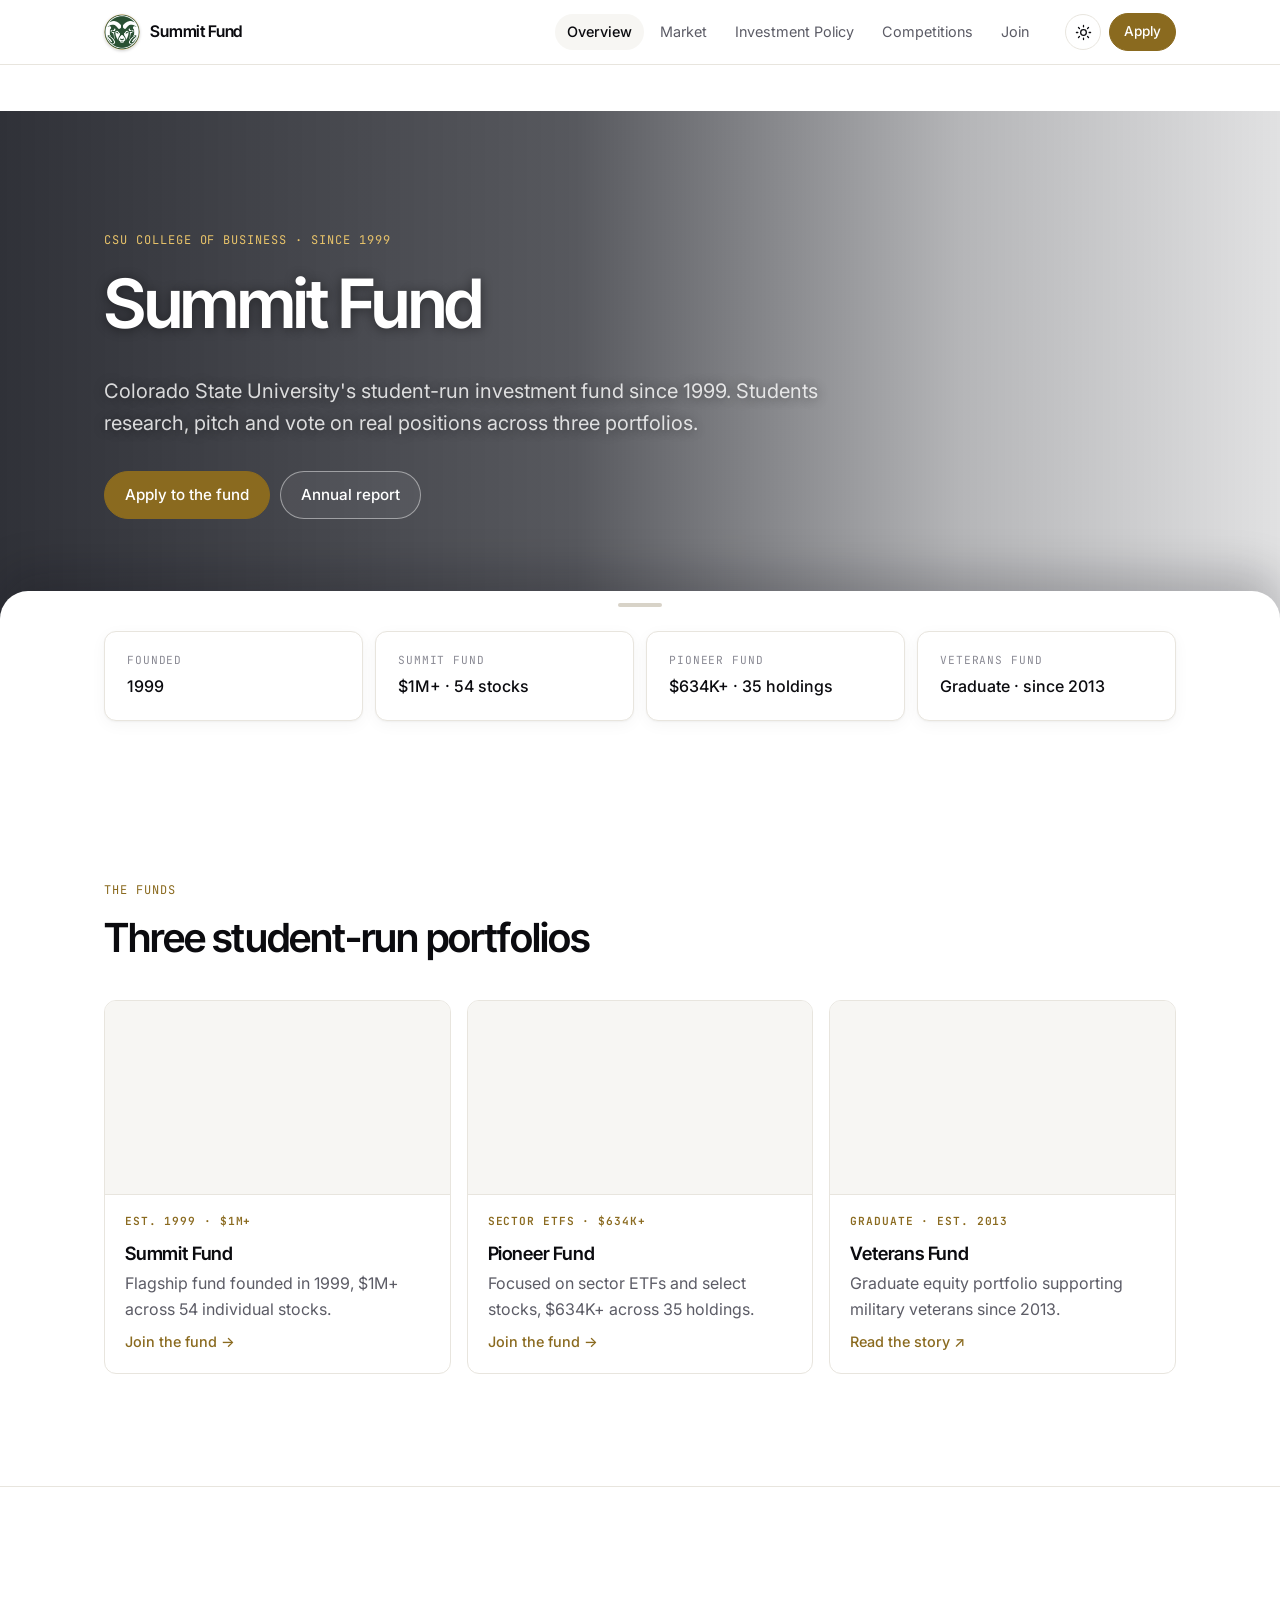
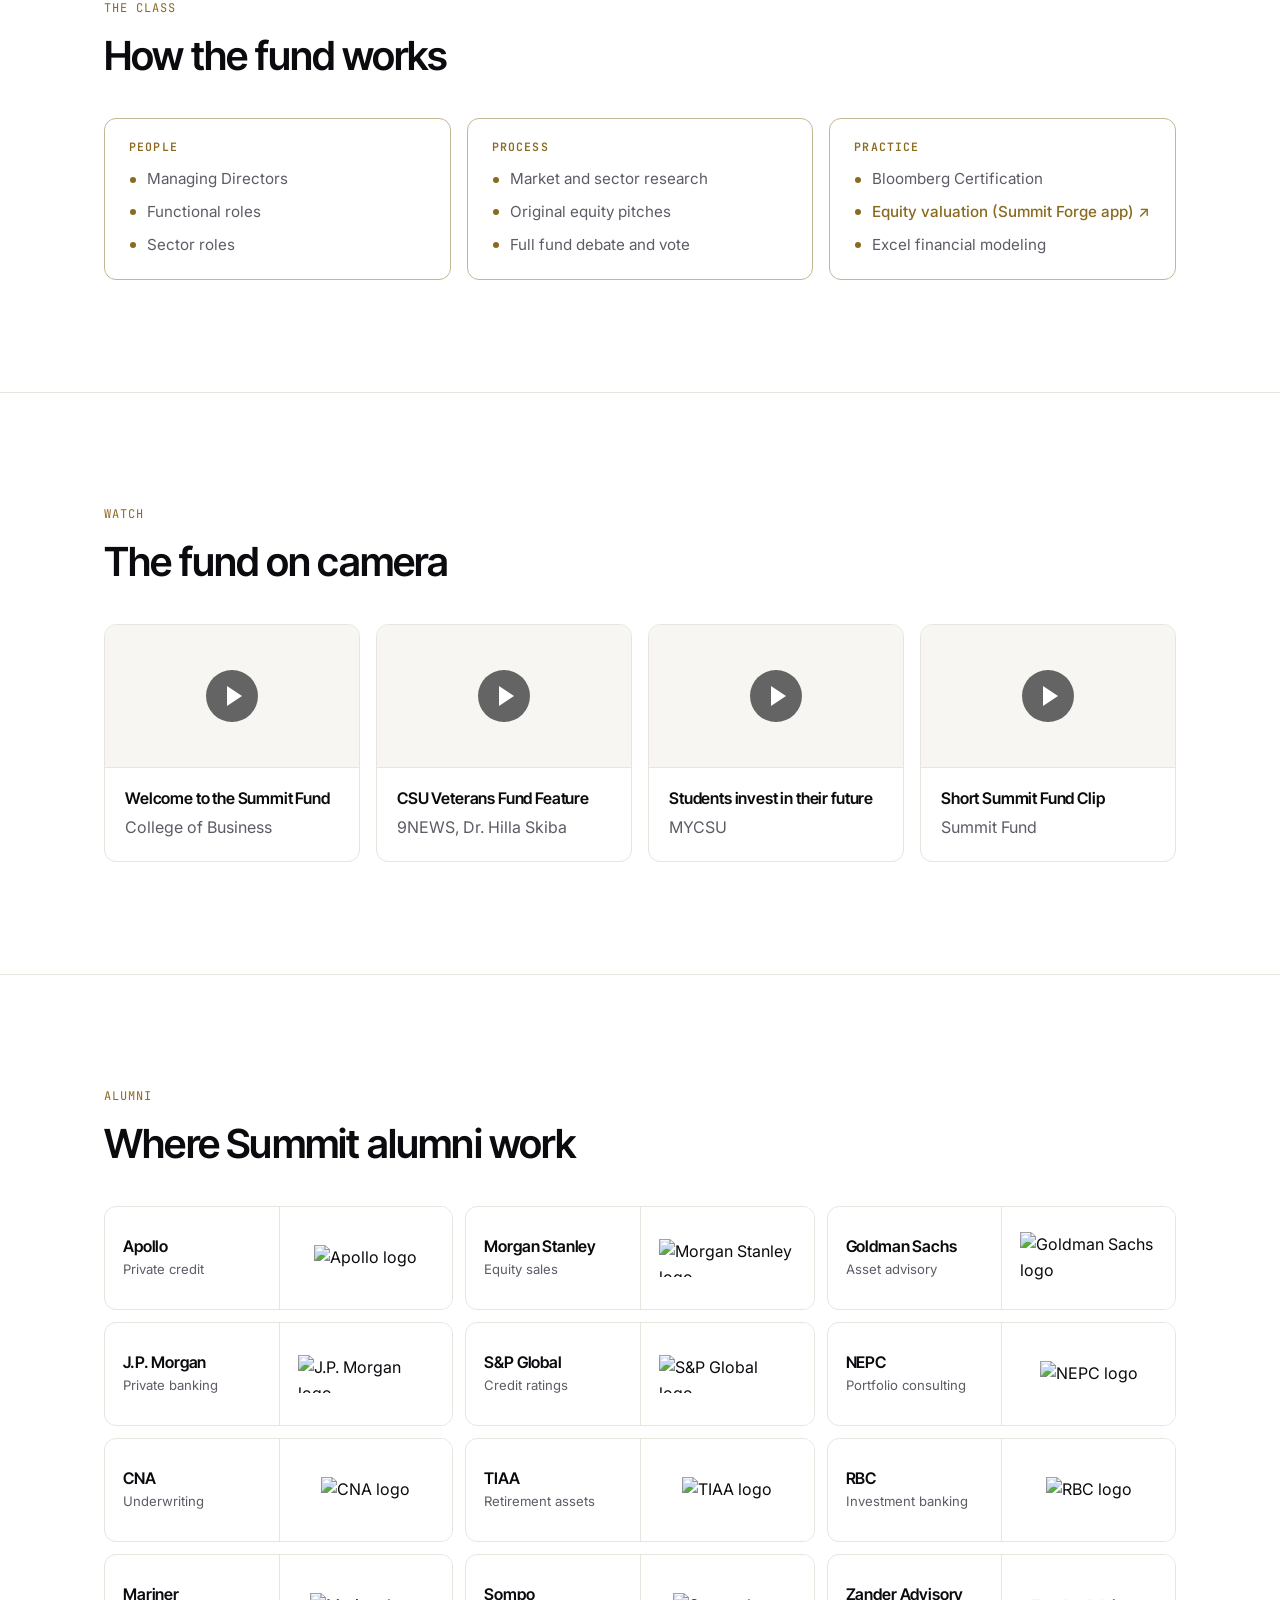
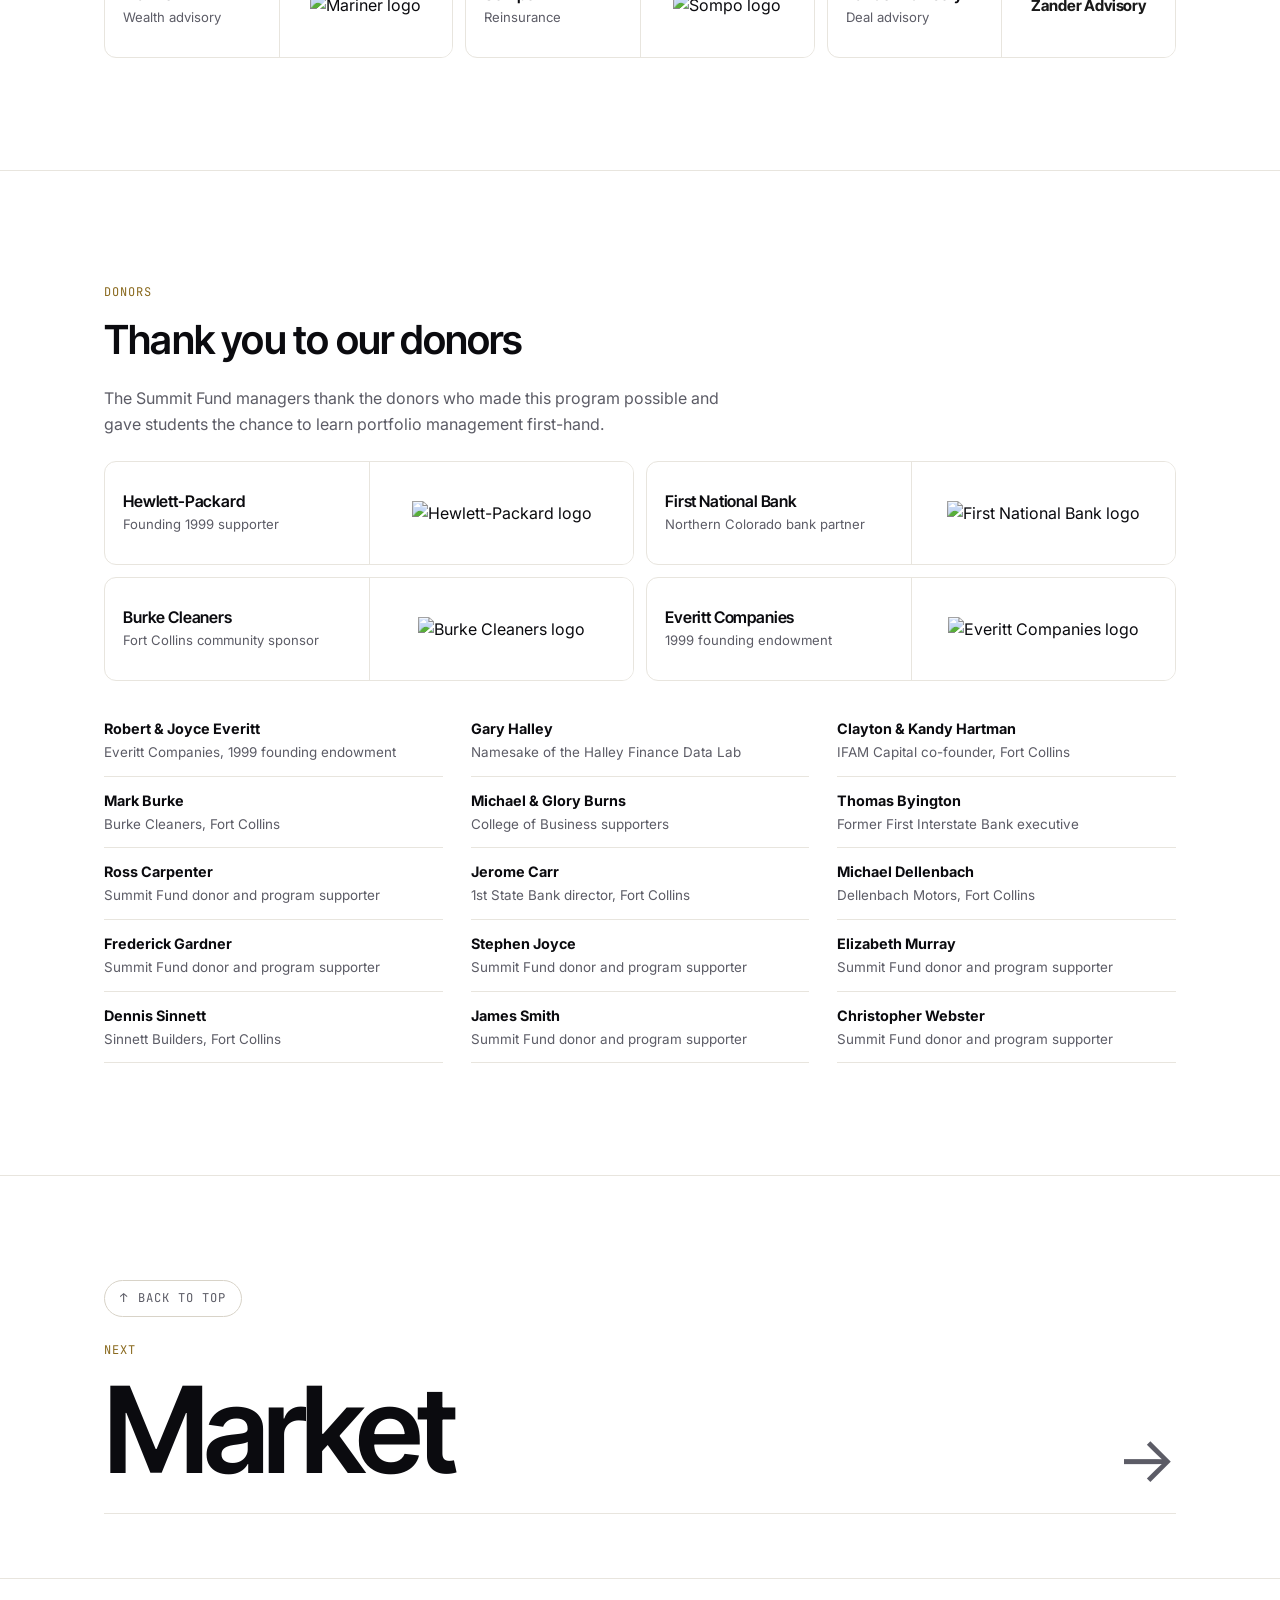
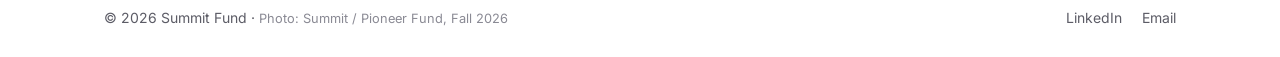
==== index.html @ 41d64176 "Tab icon: redraw the logo image as a round 64px icon Browsers squash a non-square image into the tab" ====
<!doctype html>
<html lang="en">
<head>
  <meta charset="utf-8">
  <meta name="viewport" content="width=device-width, initial-scale=1">
  <title>Summit Fund · CSU College of Business</title>
  <meta name="description" content="Summit Fund: Colorado State University's student-run investment fund since 1999.">
  <link rel="preconnect" href="https://fonts.googleapis.com">
  <link rel="preconnect" href="https://fonts.gstatic.com" crossorigin>
  <link rel="stylesheet" href="assets/css/base.css?v=mock17">
  <link rel="stylesheet" href="assets/css/pages.css?v=mock17">
  <link rel="stylesheet" href="assets/css/drawer.css?v=mock17">
  <link rel="stylesheet" href="assets/css/sections.css?v=mock17">
  <script src="assets/js/config.js?v=mock17"></script>
  <script src="assets/js/site.js?v=mock17"></script>
  <!-- the words on every page live in content.js -->
  <script src="assets/js/content.js?v=mock17"></script>
</head>
<body>
  <header class="site-header" id="site-header"></header>

  <main>
    <section class="hero container">
      <p class="eyebrow reveal"><span data-site="tagline"></span></p>
      <h1 class="reveal" style="--d:.05s"><span data-site="name"></span></h1>
      <p class="lead reveal" style="--d:.1s" id="hero-lead"></p>
      <div class="cta-row reveal" style="--d:.15s" id="hero-cta"></div>
    </section>

    <div class="sheet">
      <section class="container">
        <div class="facts reveal" id="facts"></div>
      </section>
      <div id="sections"></div>
    </div>
  </main>

  <footer class="site-footer" id="site-footer"></footer>
  <script src="assets/js/sections.js?v=mock17" data-page="overview"></script>
</body>
</html>
---- assets/css/base.css ----
/* =====================================================================
   BASE DESIGN SYSTEM — shared by every site built from this template.
   Colors live as tokens on :root; config.js overrides the accent,
   radius and fonts at runtime.
   ===================================================================== */

/* ---------- tokens: light ---------- */
:root {
  --accent-light: #2563eb;
  --accent-dark: #60a5fa;
  --accent: var(--accent-light);
  --accent-ink: #ffffff;            /* text on accent */
  --accent-soft: color-mix(in srgb, var(--accent) 10%, transparent);

  --bg: #ffffff;
  --bg-subtle: #f7f6f3;             /* neutrals lean a touch warm to sit with bronze */
  --surface: #ffffff;
  --border: #e8e5de;
  --border-strong: #d8d3c8;

  /* hover glow (the Launchpad-style highlight used site-wide): bronze → gold */
  --glow-1: #8A6A1F;
  --glow-2: #E8C36A;
  --glow-strength: .11;
  --hover-fill: color-mix(in srgb, var(--accent) 4%, var(--surface));
  --text: #0b0b0f;
  --text-muted: #5c5c66;
  --text-faint: #8a8a94;

  --up: #15803d;
  --down: #b91c1c;

  --radius: 12px;
  --radius-sm: calc(var(--radius) * 0.6);
  --shadow: 0 1px 2px rgba(10, 10, 20, .04), 0 4px 16px rgba(10, 10, 20, .04);
  --shadow-lg: 0 2px 4px rgba(10, 10, 20, .04), 0 12px 32px rgba(10, 10, 20, .08);

  --font-heading: "Inter Tight", system-ui, sans-serif;
  --font-body: "Inter", system-ui, sans-serif;
  --font-mono: "JetBrains Mono", ui-monospace, monospace;

  --header-h: 64px;
  --maxw: 1120px;
  --gutter: 24px;

  color-scheme: light;
}

/* ---------- tokens: dark ---------- */
@media (prefers-color-scheme: dark) {
  :root:not([data-theme="light"]) {
    --accent: var(--accent-dark);
    --accent-ink: #0b0b0f;
    --bg: #0b0a09;
    --bg-subtle: #14130f;
    --surface: #161511;
    --border: #2a271f;
    --border-strong: #3a352a;
    --glow-1: #B8892E;
    --glow-2: #F0D08A;
    --glow-strength: .12;
    --hover-fill: color-mix(in srgb, var(--accent) 6%, var(--surface));
    --text: #f4f4f6;
    --text-muted: #a1a1ab;
    --text-faint: #6e6e78;
    --up: #4ade80;
    --down: #f87171;
    --shadow: 0 1px 2px rgba(0, 0, 0, .3);
    --shadow-lg: 0 12px 32px rgba(0, 0, 0, .4);
    color-scheme: dark;
  }
}
:root[data-theme="dark"] {
  --accent: var(--accent-dark);
  --accent-ink: #0b0b0f;
  --bg: #0b0a09;
  --bg-subtle: #14130f;
  --surface: #161511;
  --border: #2a271f;
  --border-strong: #3a352a;
  --glow-1: #B8892E;
  --glow-2: #F0D08A;
  --glow-strength: .12;
  --hover-fill: color-mix(in srgb, var(--accent) 6%, var(--surface));
  --text: #f4f4f6;
  --text-muted: #a1a1ab;
  --text-faint: #6e6e78;
  --up: #4ade80;
  --down: #f87171;
  --shadow: 0 1px 2px rgba(0, 0, 0, .3);
  --shadow-lg: 0 12px 32px rgba(0, 0, 0, .4);
  color-scheme: dark;
}

/* ---------- reset ---------- */
*, *::before, *::after { box-sizing: border-box; }
html { -webkit-text-size-adjust: 100%; scroll-padding-top: calc(var(--header-h) + var(--tape-h, 0px) + 16px); }
body {
  margin: 0;
  background: var(--bg);
  color: var(--text);
  font-family: var(--font-body);
  font-size: 16px;
  line-height: 1.6;
  -webkit-font-smoothing: antialiased;
  min-height: 100vh;
  display: flex;
  flex-direction: column;
  overflow-x: hidden;
}
main { flex: 1; }
img, svg { display: block; max-width: 100%; }
a { color: inherit; text-decoration: none; }
button { font: inherit; color: inherit; }
:focus-visible { outline: 2px solid var(--accent); outline-offset: 2px; border-radius: 4px; }

h1, h2, h3, h4 {
  font-family: var(--font-heading);
  line-height: 1.1;
  letter-spacing: -0.02em;
  margin: 0 0 .5em;
  font-weight: 600;
}
h1 { font-size: clamp(2.4rem, 6vw, 4.25rem); letter-spacing: -0.035em; }
h2 { font-size: clamp(1.75rem, 3.5vw, 2.5rem); }
h3 { font-size: 1.15rem; letter-spacing: -0.01em; }
p { margin: 0 0 1em; }

.container { width: 100%; max-width: var(--maxw); margin: 0 auto; padding: 0 var(--gutter); }
.mono { font-family: var(--font-mono); font-feature-settings: "tnum"; }
.muted { color: var(--text-muted); }
.eyebrow {
  font-family: var(--font-mono);
  font-size: .75rem;
  letter-spacing: .08em;
  text-transform: uppercase;
  color: var(--accent);
  margin-bottom: 1rem;
}
.lead { font-size: clamp(1.05rem, 1.6vw, 1.25rem); color: var(--text-muted); max-width: 40em; }

/* ---------- shared header ---------- */
.site-header {
  position: sticky;
  top: 0;
  z-index: 50;
  background: color-mix(in srgb, var(--bg) 82%, transparent);
  backdrop-filter: saturate(180%) blur(14px);
  -webkit-backdrop-filter: saturate(180%) blur(14px);
  border-bottom: 1px solid transparent;
  transition: border-color .2s, background .2s;
}
.site-header.scrolled { border-bottom-color: var(--border); }
/* live price band under the menu (part of the sticky header, so it follows you down the page) */
:root.has-tape { --tape-h: 46px; }
.site-header .tape { height: var(--tape-h, 46px); overflow: hidden; border-top: 1px solid var(--border); }
.header-inner {
  height: var(--header-h);
  display: flex;
  align-items: center;
  gap: 24px;
}
.brand {
  display: flex;
  align-items: center;
  gap: 10px;
  font-family: var(--font-heading);
  font-weight: 600;
  font-size: 1rem;
  letter-spacing: -0.01em;
  white-space: nowrap;
  min-width: 0;
}
.brand-name { overflow: hidden; text-overflow: ellipsis; }
.brand-mark {
  flex-shrink: 0;
  display: grid;
  place-items: center;
  width: 30px;
  height: 30px;
  border-radius: 8px;
  background: linear-gradient(135deg, color-mix(in srgb, var(--accent) 80%, var(--glow-2)), var(--accent));
  color: var(--accent-ink);
  font-size: .72rem;
  font-weight: 700;
  letter-spacing: .02em;
}
/* header icon as a logo image (config.monogramImage) */
/* round badge: the image is zoomed so a round logo fills it edge to edge (trims the file's white margin) */
.brand-mark--img {
  width: 36px; height: 36px; border-radius: 50%;
  background: transparent; padding: 0; overflow: hidden;
  box-shadow: 0 1px 3px rgba(0,0,0,.18);
}
.brand-mark--img img { width: 100%; height: 100%; object-fit: contain; transform: scale(var(--mark-zoom, 1.82)); }
.nav { display: flex; gap: 4px; margin-left: auto; }
.nav a {
  padding: 6px 12px;
  border-radius: 999px;
  font-size: .9rem;
  color: var(--text-muted);
  transition: color .15s, background .15s;
}
.nav a:hover { color: var(--text); background: var(--bg-subtle); }
.nav a[aria-current="page"] { color: var(--text); background: var(--bg-subtle); font-weight: 500; }
.header-actions { display: flex; align-items: center; gap: 8px; }

.icon-btn {
  width: 36px;
  height: 36px;
  display: grid;
  place-items: center;
  border: 1px solid var(--border);
  background: var(--surface);
  border-radius: 999px;
  cursor: pointer;
  transition: border-color .15s;
}
.icon-btn:hover { border-color: var(--border-strong); }
.icon-btn svg { width: 17px; height: 17px; fill: none; stroke: currentColor; stroke-width: 1.8; stroke-linecap: round; }
.i-moon { display: none; }
:root[data-theme="dark"] .i-sun { display: none; }
:root[data-theme="dark"] .i-moon { display: block; }
@media (prefers-color-scheme: dark) {
  :root:not([data-theme="light"]) .i-sun { display: none; }
  :root:not([data-theme="light"]) .i-moon { display: block; }
}
.menu-btn { display: none; }

@media (max-width: 760px) {
  :root { --gutter: 16px; }
  .header-inner { gap: 12px; }
  .header-actions { margin-left: auto; }
  .header-actions .btn { display: none; }
  .menu-btn { display: grid; }
  .nav {
    position: absolute;
    top: var(--header-h);
    left: 0;
    right: 0;
    flex-direction: column;
    gap: 2px;
    padding: 8px var(--gutter) 16px;
    background: var(--bg);
    border-bottom: 1px solid var(--border);
    margin: 0;
    display: none;
  }
  .site-header.open .nav { display: flex; }
  .nav a { padding: 12px; border-radius: var(--radius-sm); font-size: 1rem; }
}

/* ---------- buttons ---------- */
.btn {
  display: inline-flex;
  align-items: center;
  gap: 8px;
  padding: 11px 20px;
  border-radius: 999px;
  background: var(--accent);
  color: var(--accent-ink);
  font-weight: 500;
  font-size: .95rem;
  border: 1px solid var(--accent);
  cursor: pointer;
  transition: transform .15s, opacity .15s, background .15s, box-shadow .2s;
}
.btn:hover { box-shadow: 0 6px 20px color-mix(in srgb, var(--glow-2) 35%, transparent); transform: translateY(-1px); }
.btn:active { transform: translateY(1px); }
.btn-accent { background: var(--accent); border-color: var(--accent); color: var(--accent-ink); }
.btn-ghost { background: transparent; color: var(--accent); border-color: var(--border-strong); }
.btn-ghost:hover { background: var(--hover-fill); border-color: var(--accent); }
.btn-sm { padding: 7px 14px; font-size: .85rem; }
.btn svg { width: 16px; height: 16px; fill: none; stroke: currentColor; stroke-width: 1.8; stroke-linecap: round; stroke-linejoin: round; }

/* ---------- sections & cards ---------- */
.section { padding: clamp(56px, 9vw, 112px) 0; }
.section + .section { border-top: 1px solid var(--border); }
.section-head { margin-bottom: 40px; max-width: 640px; }

.card {
  background: var(--surface);
  border: 1px solid var(--border);
  border-radius: var(--radius);
  padding: 24px;
  transition: border-color .2s, box-shadow .2s, transform .2s;
}
a.card:hover, .card.hover:hover { border-color: var(--border-strong); box-shadow: var(--shadow-lg); transform: translateY(-2px); }
.grid { display: grid; gap: 16px; }
.grid-3 { grid-template-columns: repeat(auto-fill, minmax(260px, 1fr)); }
.grid-2 { grid-template-columns: repeat(2, minmax(0, 1fr)); }   /* always an even 2-up */
@media (max-width: 700px) { .grid-2 { grid-template-columns: 1fr; } }
@media (max-width: 400px) { .grid-3 { grid-template-columns: 1fr; } }

/* small card labels ("Student-Managed Fund", "New York"…): plain bronze small caps,
   the same style as the box headings, no outline */
.tag {
  display: inline-block;
  font-family: var(--font-mono);
  font-size: .7rem;
  font-weight: 600;
  letter-spacing: .08em;
  text-transform: uppercase;
  color: var(--accent);
}
/* status badges (the Markets "M", Launchpad "App") keep a small outline so they read as badges */
.em-table .tag, .fineprint .tag, .launch-tag {
  padding: 1px 6px;
  border: 1px solid var(--border);
  border-radius: 999px;
  font-weight: 500;
  letter-spacing: 0;
  text-transform: none;
  color: var(--text-muted);
}

/* ---------- footer ---------- */
.site-footer { border-top: 1px solid var(--border); padding: 28px 0; font-size: .875rem; color: var(--text-muted); }
.footer-inner { display: flex; justify-content: space-between; align-items: center; gap: 16px; flex-wrap: wrap; }
.footer-inner p { margin: 0; }
.footer-links { display: flex; gap: 20px; }
.footer-links a:hover { color: var(--text); }
.photo-credit { color: var(--text-faint); font-size: .8rem; }
.photo-credit:hover { color: var(--text); }

/* ---------- end of page: back to top + next tab (built in site.js) ---------- */
.next-up { border-top: 1px solid var(--border); padding: clamp(56px, 9vw, 104px) 0 clamp(36px, 5vw, 64px); }
.next-inner { display: grid; gap: 24px; }
.to-top {
  justify-self: start; display: inline-flex; align-items: center; gap: 10px;
  padding: 8px 15px; border: 1px solid var(--border-strong); border-radius: 999px;
  background: var(--surface); color: var(--text-muted); cursor: pointer;
  font-family: var(--font-mono); font-size: .76rem; letter-spacing: .08em; text-transform: uppercase;
  transition: border-color .2s, color .2s;
}
.to-top:hover { border-color: var(--accent); color: var(--accent); }
.to-top-arrow { display: inline-block; transition: transform .3s ease; }
.to-top:hover .to-top-arrow { transform: translateY(-3px); }
.next-link {
  display: grid; grid-template-columns: 1fr auto; align-items: end; gap: 6px 24px;
  padding-bottom: 20px; border-bottom: 1px solid var(--border);
}
.next-link .eyebrow { grid-column: 1 / -1; margin: 0; }
.next-name {
  font-family: var(--font-heading); font-weight: 600; letter-spacing: -0.045em;
  font-size: clamp(2.75rem, 10vw, 7.5rem); line-height: 1.05; transition: color .25s;
}
.next-arrow { font-size: clamp(1.75rem, 5vw, 4rem); line-height: 1.05; color: var(--text-muted); transition: transform .35s ease, color .25s; }
.next-link:hover .next-name, .next-link:hover .next-arrow { color: var(--accent); }
.next-link:hover .next-arrow { transform: translateX(10px); }

/* ---------- letter roll on hover (wired in site.js) ----------
   Each letter stays in normal flow with a copy parked one line below it. clip-path
   (not overflow:hidden, which would move the text baseline) shows one line; hovering
   slides letter + copy up one line, letter by letter (--i staggers them). */
.sr-only { position: absolute; width: 1px; height: 1px; padding: 0; margin: -1px; overflow: hidden; clip: rect(0 0 0 0); white-space: nowrap; border: 0; }
.roll { white-space: nowrap; }
.roll-ch { display: inline-block; clip-path: inset(0 -0.15em); }
.roll-in { display: inline-block; position: relative; transition: transform .5s cubic-bezier(.65, 0, .35, 1); transition-delay: calc(var(--i) * 24ms); }
.roll-copy { position: absolute; left: 0; top: 100%; }
.is-rolled .roll-in { transform: translateY(-100%); }

/* ---------- motion ---------- */
.reveal { opacity: 0; transform: translateY(12px); transition: opacity .6s ease, transform .6s ease; transition-delay: var(--d, 0s); }
.reveal.in { opacity: 1; transform: none; }
.reveal.done {
  transition: transform .2s ease, box-shadow .2s ease, border-color .2s ease, background-color .2s ease, opacity .2s ease;
  transition-delay: 0s;
}
@media (prefers-reduced-motion: reduce) {
  .reveal, .reveal.done { opacity: 1; transform: none; transition: none; }
  .roll-in { transition: none; }
  .is-rolled .roll-in { transform: none; }
  * { scroll-behavior: auto !important; }
}
---- assets/css/pages.css ----
/* =====================================================================
   PAGE STYLES — the sections used by Home, Markets and Launchpad.
   Delete what a new site doesn't need.
   ===================================================================== */

.small { font-size: .8rem; }
.strong { font-weight: 600; }
.up { color: var(--up); }
.down { color: var(--down); }
kbd, code {
  font-family: var(--font-mono);
  font-size: .8em;
  padding: 1px 6px;
  border: 1px solid var(--border);
  border-bottom-width: 2px;
  border-radius: 5px;
  background: var(--bg-subtle);
}
code { border-bottom-width: 1px; }

/* ---------- home ---------- */
.hero { padding-top: clamp(64px, 12vw, 140px); padding-bottom: 48px; }
.hero h1 { max-width: 14ch; }
.cta-row { display: flex; gap: 10px; flex-wrap: wrap; margin-top: 32px; }

/* Hover "pop": lift, bold accent outline, gray fill, accent text.
   Shared by the quick-facts tiles and the Work cards. */
.facts {
  display: grid;
  grid-template-columns: repeat(4, 1fr);
  gap: 12px;
  margin-bottom: clamp(40px, 7vw, 80px);
}
.facts > div {
  padding: 20px 22px;
  display: flex;
  flex-direction: column;
  gap: 4px;
  background: var(--surface);
  border: 1px solid var(--border);
  border-radius: var(--radius);
  transition: transform .2s ease, box-shadow .2s ease, border-color .2s ease, background-color .2s ease;
}
.fact-k { font-family: var(--font-mono); font-size: .7rem; text-transform: uppercase; letter-spacing: .08em; color: var(--text-faint); transition: color .2s ease; }
.fact-v { font-weight: 500; transition: color .2s ease; }
.facts > div:hover,
.card.project:hover,
.about-card:hover {
  transform: translateY(-4px) scale(1.02);
  border-color: var(--accent);
  box-shadow: 0 0 0 1px var(--accent), var(--shadow-lg);   /* 2px outline without layout shift */
  background: var(--hover-fill);
}

/* ---------- glow highlight (same effect as the Launchpad tiles) ----------
   A soft bronze→gold light blob fades in from the bottom-right corner on hover. */
.facts > div,
.card.project,
.about-card,
.contact-row,
.pin-card {
  position: relative;
  overflow: hidden;
  isolation: isolate;
}
.facts > div::after,
.card.project::after,
.about-card::after,
.contact-row::after,
.pin-card::after {
  content: "";
  position: absolute;
  right: -25%;
  bottom: -60%;
  width: 65%;
  aspect-ratio: 1;
  border-radius: 50%;
  background: radial-gradient(circle at 40% 40%, var(--glow-2), var(--glow-1) 55%, transparent 72%);
  filter: blur(38px);
  opacity: 0;
  transition: opacity .35s ease;
  pointer-events: none;
  z-index: -1;
}
.facts > div:hover::after,
.card.project:hover::after,
.about-card:hover::after,
.contact-row:hover::after,
.pin-card:hover::after { opacity: var(--glow-strength); }
.card.project.span-full::after,
.about-wide::after,
.about-full::after { width: 34%; right: -8%; }
/* wide cards: gentler scale so they don't overhang */
.about-wide:hover, .about-full:hover { transform: translateY(-4px) scale(1.01); }
.about-card:hover .about-list li { color: var(--text); }

/* faint navy wash behind the hero and inner-page headings */
.hero, .page-head { position: relative; isolation: isolate; }
.hero::before, .page-head::before {
  content: "";
  position: absolute;
  z-index: -1;
  top: -120px;
  right: -10%;
  width: min(640px, 80vw);
  aspect-ratio: 1;
  border-radius: 50%;
  background: radial-gradient(circle, color-mix(in srgb, var(--glow-2) 22%, transparent), color-mix(in srgb, var(--glow-1) 8%, transparent) 45%, transparent 70%);
  filter: blur(20px);
  pointer-events: none;
}
.page-head::before { width: min(420px, 70vw); top: -160px; opacity: .8; }

/* ---------- heading photo band (on when config.heroImage is set) ----------
   Full-width photo behind each page's heading, with a dark fade on the left for
   legible white text. On Home it ends at the quick-facts tiles, which overlap its
   bottom edge by --hero-overlap. */
:root { --hero-overlap: 44px; --hero-scrim: linear-gradient(90deg, rgba(8,10,18,.84) 0%, rgba(8,10,18,.68) 45%, rgba(8,10,18,.30) 75%, rgba(8,10,18,.12) 100%); }
:root.has-hero-img :is(.hero, .page-head) :is(h1, .lead, .muted) { text-shadow: 0 1px 12px rgba(0,0,0,.45); }
:root.has-hero-img .hero::before,
:root.has-hero-img .page-head::before {
  top: 0; bottom: 0; left: 50%; right: auto;
  width: 100vw; aspect-ratio: auto;
  transform: translateX(-50%);
  border-radius: 0; filter: none; opacity: 1;
  background: var(--hero-scrim), var(--hero-img) center var(--hero-y, 88%) / cover no-repeat;
}
/* the skyline sits in the lower part of the photo under a dark sky; thinner bands crop to it */
:root.has-hero-img .page-head::before { --hero-y: 84%; }
:root.has-hero-img .hero { padding-top: clamp(64px, 10vw, 120px); padding-bottom: calc(var(--hero-overlap) + 56px); }
:root.has-hero-img .hero::before { bottom: 0; }
:root.has-hero-img .hero + .container .facts { margin-top: calc(-1 * var(--hero-overlap)); position: relative; z-index: 1; }
:root.has-hero-img .facts > div { box-shadow: var(--shadow-lg); }

/* inner pages: band reaches up to the header and a little past the heading */
:root.has-hero-img .page-head { padding-bottom: 36px; margin-bottom: 28px; }
:root.has-hero-img .page-head::before { top: calc(-1 * clamp(40px, 7vw, 72px)); }

/* text and controls on the photo */
:root.has-hero-img :is(.hero, .page-head) { color: #fff; }
:root.has-hero-img :is(.hero, .page-head) .eyebrow { color: #E8C36A; }
:root.has-hero-img :is(.hero, .page-head) :is(.lead, .muted) { color: rgba(255,255,255,.82); }
:root.has-hero-img :is(.hero, .page-head) strong { color: #fff; }
:root.has-hero-img .hero .btn-ghost { color: #fff; border-color: rgba(255,255,255,.45); background: rgba(255,255,255,.06); }
:root.has-hero-img .hero .btn-ghost:hover { background: rgba(255,255,255,.14); border-color: #fff; }
:root.has-hero-img .page-head :is(.seg, .live-pill) {
  background: rgba(255,255,255,.10);
  border-color: rgba(255,255,255,.28);
  color: rgba(255,255,255,.85);
  backdrop-filter: blur(8px);
  -webkit-backdrop-filter: blur(8px);
}
:root.has-hero-img .page-head .seg button { color: rgba(255,255,255,.85); }
:root.has-hero-img .page-head .seg button[aria-selected="true"] { background: #fff; color: #5a4512; }
:root.has-hero-img .page-head :is(kbd, code) { background: rgba(255,255,255,.12); border-color: rgba(255,255,255,.3); color: #fff; }
.facts > div:hover .fact-k { color: var(--accent); }
.facts > div:hover .fact-v { color: var(--accent); font-weight: 600; }
@media (max-width: 760px) {
  .facts { grid-template-columns: 1fr 1fr; gap: 10px; }
}

/* About: grouped cards (heading + bullets), bronze outline, no pop */
.about-grid { display: grid; grid-template-columns: repeat(3, minmax(0, 1fr)); grid-auto-flow: dense; gap: 16px; }
.about-wide { grid-column: span 2; }
.about-full { grid-column: 1 / -1; }
@media (max-width: 900px) { .about-grid { grid-template-columns: repeat(2, minmax(0, 1fr)); } .about-wide { grid-column: 1 / -1; } }
@media (max-width: 600px) { .about-grid { grid-template-columns: 1fr; } }
.about-card {
  padding: 22px 24px;
  background: var(--surface);
  border: 1px solid color-mix(in srgb, var(--accent) 38%, var(--border));
  border-radius: var(--radius);
  transition: border-color .2s ease;
}
.about-card:hover { border-color: var(--accent); }
.about-k {
  margin: 0 0 14px;
  font-family: var(--font-mono); font-size: .72rem; font-weight: 600;
  letter-spacing: .1em; text-transform: uppercase; color: var(--accent);
}
.about-list { list-style: none; margin: 0; padding: 0; display: grid; gap: 10px; }
.about-list li { position: relative; padding-left: 18px; font-size: .95rem; line-height: 1.5; color: var(--text-muted); }
.about-list li::before { content: ""; position: absolute; left: 1px; top: calc(.75em - 3px); width: 6px; height: 6px; border-radius: 50%; background: var(--accent); }   /* round bullets */
.about-list strong { color: var(--text); font-weight: 600; }
.chips { list-style: none; margin: 0; padding: 0; display: flex; flex-wrap: wrap; gap: 8px; }
.chips li { padding: 6px 12px; border: 1px solid var(--border-strong); border-radius: 999px; background: var(--bg-subtle); font-size: .85rem; }

.project { display: flex; flex-direction: column; gap: 10px; }
.project h3 { margin: 6px 0 0; transition: color .2s ease; }
.project p { margin: 0; flex: 1; transition: color .2s ease; }
.project .tag { align-self: flex-start; transition: color .2s ease, border-color .2s ease; }
.card.project:hover h3 { color: var(--accent); }
.card.project:hover p { color: var(--text); }
.card.project:hover .tag { color: var(--accent); border-color: var(--accent); }
.card.project.span-full:hover { transform: translateY(-4px) scale(1.01); }   /* wide card: gentler scale */
.grid > .span-full { grid-column: 1 / -1; }   /* featured card gets its own row */
.card-link { font-size: .9rem; font-weight: 500; color: var(--accent); }

.contact-card {
  display: grid;
  grid-template-columns: 1fr 1fr;
  gap: 40px;
  align-items: center;
  padding: clamp(28px, 5vw, 56px);
  border: 1px solid var(--border);
  border-radius: calc(var(--radius) * 1.5);
  background: var(--bg-subtle);
}
.contact-links { display: flex; flex-direction: column; gap: 10px; }
.contact-row {
  display: grid;
  grid-template-columns: 90px 1fr auto;
  align-items: center;
  gap: 12px;
  padding: 16px 20px;
  background: var(--surface);
  border: 1px solid var(--border);
  border-radius: var(--radius);
  transition: border-color .15s, transform .15s;
}
.contact-row:hover { border-color: var(--accent); box-shadow: 0 0 0 1px var(--accent), var(--shadow-lg); background: var(--hover-fill); transform: translateY(-2px); }
.contact-row:hover .contact-k { color: var(--accent); }
.contact-k { font-family: var(--font-mono); font-size: .72rem; text-transform: uppercase; letter-spacing: .08em; color: var(--text-faint); }
.contact-v { font-weight: 500; overflow: hidden; text-overflow: ellipsis; white-space: nowrap; }
@media (max-width: 760px) { .contact-card { grid-template-columns: 1fr; gap: 24px; } .contact-row { grid-template-columns: 70px 1fr auto; } }

/* ---------- inner pages ---------- */
.page { padding-top: clamp(40px, 7vw, 72px); padding-bottom: 72px; }
.page-head { margin-bottom: 32px; }
.h-page { font-size: clamp(2rem, 5vw, 3rem); margin-bottom: .3em; }

/* ---------- launchpad ---------- */
.launch-grid {
  display: grid;
  grid-template-columns: repeat(auto-fill, minmax(220px, 1fr));
  gap: 14px;
}
.launch-tile {
  position: relative;
  display: flex;
  flex-direction: column;
  gap: 2px;
  padding: 22px;
  min-height: 170px;
  background: var(--surface);
  border: 1px solid var(--border);
  border-radius: calc(var(--radius) * 1.25);
  transition: border-color .2s, box-shadow .2s, transform .2s;
  overflow: hidden;
}
.launch-tile::after {
  content: "";
  position: absolute;
  inset: auto -30% -60% auto;
  width: 70%;
  aspect-ratio: 1;
  border-radius: 50%;
  background: var(--tile);
  opacity: 0;
  filter: blur(40px);
  transition: opacity .3s;
  pointer-events: none;
}
.launch-tile:hover, .launch-tile.pressed {
  border-color: color-mix(in srgb, var(--tile) 55%, var(--border));
  box-shadow: var(--shadow-lg);
  transform: translateY(-3px);
}
.launch-tile:hover::after, .launch-tile.pressed::after { opacity: .18; }
.launch-icon {
  width: 44px;
  height: 44px;
  display: grid;
  place-items: center;
  border-radius: 12px;
  background: var(--tile);
  color: #fff;
  font-family: var(--font-heading);
  font-weight: 700;
  font-size: .95rem;
  margin-bottom: auto;
}
.launch-name { font-family: var(--font-heading); font-weight: 600; font-size: 1.1rem; margin-top: 24px; }
.launch-desc { font-size: .875rem; color: var(--text-muted); }
.launch-key {
  position: absolute;
  top: 18px;
  right: 18px;
  font-size: .72rem;
  color: var(--text-faint);
  border: 1px solid var(--border);
  border-radius: 6px;
  padding: 1px 7px;
}
.launch-arrow, .launch-tag { position: absolute; bottom: 20px; right: 20px; color: var(--text-faint); }
.launch-tile:hover .launch-arrow { color: var(--text); }

.toast {
  position: fixed;
  left: 50%;
  bottom: 24px;
  transform: translate(-50%, 20px);
  max-width: calc(100% - 32px);
  padding: 12px 18px;
  border-radius: 999px;
  background: var(--text);
  color: var(--bg);
  font-size: .9rem;
  box-shadow: var(--shadow-lg);
  opacity: 0;
  pointer-events: none;
  transition: opacity .2s, transform .2s;
  z-index: 60;
}
.toast.show { opacity: 1; transform: translate(-50%, 0); pointer-events: auto; }
.toast a { text-decoration: underline; text-underline-offset: 3px; font-weight: 500; }

/* ---------- markets ---------- */
.markets-head { display: flex; justify-content: space-between; align-items: flex-end; gap: 20px; flex-wrap: wrap; }
.markets-head p { margin: 0; }
.head-controls { display: flex; align-items: center; gap: 12px; flex-wrap: wrap; }


.live-pill {
  display: inline-flex;
  align-items: center;
  gap: 8px;
  padding: 6px 12px;
  border: 1px solid var(--border);
  border-radius: 999px;
  font-size: .8rem;
  color: var(--text-muted);
  white-space: nowrap;
}
.live-dot { width: 8px; height: 8px; border-radius: 50%; background: var(--text-faint); }
.live-pill[data-state="live"] { color: var(--text); border-color: color-mix(in srgb, var(--up) 45%, var(--border)); }
.live-pill[data-state="live"] .live-dot { background: var(--up); animation: pulse 1.6s ease-in-out infinite; }
.live-pill[data-state="connecting"] .live-dot,
.live-pill[data-state="error"] .live-dot { background: #d97706; }
@keyframes pulse {
  0%, 100% { box-shadow: 0 0 0 0 color-mix(in srgb, var(--up) 55%, transparent); }
  50% { box-shadow: 0 0 0 5px transparent; }
}

.tick-up { animation: tickUp 1s ease-out; }
.tick-down { animation: tickDown 1s ease-out; }
@keyframes tickUp { from { background: color-mix(in srgb, var(--up) 25%, transparent); } to { background: transparent; } }
@keyframes tickDown { from { background: color-mix(in srgb, var(--down) 25%, transparent); } to { background: transparent; } }
.em-table td[data-k="price"], .pin-price [data-k="price"] { border-radius: 4px; }
.used-out { font-weight: 700; text-decoration: underline; text-underline-offset: 3px; }
@media (prefers-reduced-motion: reduce) {
  .tick-up, .tick-down, .live-pill[data-state="live"] .live-dot { animation: none; }
}

.seg {
  display: inline-flex;
  padding: 3px;
  border: 1px solid var(--border);
  border-radius: 999px;
  background: var(--bg-subtle);
}
.seg button {
  border: 0;
  background: transparent;
  padding: 7px 18px;
  border-radius: 999px;
  font-size: .9rem;
  color: var(--text-muted);
  cursor: pointer;
}
.seg button[aria-selected="true"] { background: var(--surface); color: var(--text); box-shadow: var(--shadow); font-weight: 500; }

.notice {
  padding: 12px 16px;
  margin-bottom: 20px;
  border-radius: var(--radius-sm);
  border: 1px solid color-mix(in srgb, #d97706 40%, var(--border));
  background: color-mix(in srgb, #d97706 8%, var(--bg));
  font-size: .9rem;
}

.pinned { margin-bottom: 16px; }
.grid.pinned { grid-template-columns: repeat(4, minmax(0, 1fr)); }
@media (max-width: 1000px) { .grid.pinned { grid-template-columns: repeat(2, minmax(0, 1fr)); } }
@media (max-width: 560px)  { .grid.pinned { grid-template-columns: 1fr; } }
.pinned .pin-card { padding: 20px; }
.pin-card:hover { border-color: var(--accent); box-shadow: 0 0 0 1px var(--accent), var(--shadow-lg); background: var(--hover-fill); }
.pin-card:hover .pin-sym { color: var(--accent); }
.pinned .pin-big { font-size: clamp(1.35rem, 2.2vw, 1.75rem); }
.pin-card {
  text-align: left;
  width: 100%;
  cursor: pointer;
  display: flex;
  flex-direction: column;
  gap: 18px;
}
.pin-top { display: flex; justify-content: space-between; align-items: flex-start; gap: 12px; }
.pin-top > div:first-child { display: flex; flex-direction: column; }
.pin-sym { font-family: var(--font-heading); font-weight: 700; font-size: 1.3rem; letter-spacing: -0.01em; }
.pin-price { font-size: .95rem; text-align: right; }
.pin-move { display: flex; flex-direction: column; gap: 2px; }
.pin-big { font-size: clamp(1.6rem, 4vw, 2.1rem); font-weight: 600; letter-spacing: -0.02em; }
.pin-big .muted { font-size: .55em; font-weight: 500; }

.range-track {
  position: relative;
  height: 6px;
  border-radius: 999px;
  background: linear-gradient(90deg, color-mix(in srgb, var(--down) 35%, transparent), var(--accent-soft) 50%, color-mix(in srgb, var(--up) 35%, transparent));
}
.range-dot {
  position: absolute;
  left: 50%;
  top: 50%;
  width: 12px;
  height: 12px;
  border-radius: 50%;
  background: var(--text);
  border: 2px solid var(--surface);
  transform: translate(-50%, -50%);
}
/* low · high on the first line, "used · exp" centered underneath (fits the narrow 4-up cards) */
.range-labels { display: flex; justify-content: space-between; flex-wrap: wrap; row-gap: 4px; font-size: .78rem; margin-top: 8px; }
.range-labels > span:nth-child(2) { order: 3; flex-basis: 100%; text-align: center; }
.pin-move { margin-top: auto; }   /* line up the move + range sections across cards */

.chart-wrap { padding: 0; overflow: hidden; margin-bottom: 16px; scroll-margin-top: calc(var(--header-h) + var(--tape-h, 0px) + 16px); }
.chart-bar { display: flex; justify-content: space-between; align-items: center; gap: 8px 16px; flex-wrap: wrap; padding: 14px 20px; border-bottom: 1px solid var(--border); }
.chart-em { font-size: .85rem; margin-right: auto; }
.chart-tools { display: flex; align-items: center; justify-content: space-between; gap: 8px 16px; flex-wrap: wrap; padding: 10px 20px; border-bottom: 1px solid var(--border); }
.seg-sm { max-width: 100%; overflow-x: auto; scrollbar-width: none; }
.seg-sm button { padding: 5px 11px; font-size: .8rem; font-family: var(--font-mono); white-space: nowrap; }
.seg button[aria-pressed="true"] { background: var(--surface); color: var(--accent); box-shadow: var(--shadow); font-weight: 600; }
.seg button[aria-selected="true"] { color: var(--accent); }
.chart-legend { display: flex; gap: 12px; font-family: var(--font-mono); }
.chart-tv:hover { color: var(--text); }
.tv-chart { height: clamp(340px, 55vh, 560px); }

.table-card { padding: 0; overflow: hidden; }
.table-scroll { overflow-x: auto; -webkit-overflow-scrolling: touch; }
.em-table { width: 100%; border-collapse: collapse; font-size: .9rem; min-width: 820px; }
.em-table th, .em-table td { padding: 12px 16px; text-align: right; white-space: nowrap; }
.em-table .l { text-align: left; }
.em-table th {
  font-family: var(--font-mono);
  font-size: .7rem;
  font-weight: 500;
  text-transform: uppercase;
  letter-spacing: .06em;
  color: var(--text-faint);
  border-bottom: 1px solid var(--border);
  cursor: pointer;
  user-select: none;
  position: sticky;
  top: 0;
  background: var(--surface);
}
.em-table th:hover { color: var(--text); }
.em-table th[aria-sort="ascending"]::after { content: " ↑"; }
.em-table th[aria-sort="descending"]::after { content: " ↓"; }
.em-table tbody tr { border-bottom: 1px solid var(--border); cursor: pointer; transition: background .12s; }
.em-table tbody tr:last-child { border-bottom: 0; }
.em-table tbody tr:hover { background: var(--hover-fill); }
.em-table tbody tr:hover td:first-child { box-shadow: inset 3px 0 0 var(--accent); }   /* on the cell: row shadows don't render everywhere */
.em-table tbody tr:hover .sym { color: var(--accent); }
.em-table tbody tr.selected { background: var(--accent-soft); }
.em-table .sym { font-weight: 600; display: block; }
.em-table .nm { font-size: .78rem; color: var(--text-muted); }
.em-table .tag { font-size: .62rem; padding: 1px 5px; margin-left: 4px; }
.bar-col { min-width: 150px; }
.pbar { display: inline-block; width: 64px; height: 6px; border-radius: 999px; background: var(--bg-subtle); margin-right: 10px; vertical-align: middle; overflow: hidden; }
.pbar span { display: block; height: 100%; background: var(--accent); border-radius: 999px; }

/* ---------- S&P 500 heat map ---------- */
.heat-wrap { padding: 0; overflow: hidden; margin-top: 16px; }
.heat-stage { position: relative; height: clamp(440px, 58vw, 720px); background: #0c0b10; }
@media (max-width: 700px) { .heat-stage { height: 920px; } }   /* tall on phones so cells stay readable */
.heat-stage canvas { display: block; touch-action: manipulation; }
.heat-legend { display: flex; align-items: center; gap: 8px; color: var(--text-muted); }
.heat-scale { width: 120px; height: 8px; border-radius: 999px; background: linear-gradient(90deg, rgb(214,58,58), rgb(64,68,82), rgb(34,166,90)); }
.heat-note { margin: 0; padding: 10px 20px; border-top: 1px solid var(--border); }
.heat-zoom { display: flex; align-items: center; gap: 4px; margin-left: auto; }
.heat-zoom button {
  min-width: 30px; height: 28px; padding: 0 10px;
  border: 1px solid var(--border-strong); border-radius: 999px;
  background: var(--surface); color: var(--text);
  font: inherit; font-size: .82rem; line-height: 1; cursor: pointer;
  transition: border-color .15s, color .15s;
}
.heat-zoom button:hover:not(:disabled) { border-color: var(--accent); color: var(--accent); }
.heat-zoom button:disabled { opacity: .4; cursor: default; }
.heat-zoom-level { font-size: .78rem; color: var(--text-muted); min-width: 34px; text-align: center; }
.heat-tip {
  position: absolute; top: 0; left: 0; z-index: 2; pointer-events: none;
  min-width: 190px; max-width: 240px; padding: 10px 12px;
  background: rgba(18, 17, 23, .94); color: #f2f3f5;
  border: 1px solid rgba(255,255,255,.14); border-radius: 10px;
  box-shadow: 0 12px 30px rgba(0,0,0,.45);
  font-size: .8rem; line-height: 1.45;
  backdrop-filter: blur(6px); -webkit-backdrop-filter: blur(6px);
}
.heat-tip-top { display: flex; justify-content: space-between; align-items: baseline; gap: 10px; font-size: .95rem; }
.heat-tip-top .up { color: #5fd18f; } .heat-tip-top .down { color: #f07a7a; }
.heat-tip-name { color: rgba(255,255,255,.7); margin: 2px 0 6px; }
.heat-tip-row { display: flex; justify-content: space-between; gap: 12px; font-family: var(--font-mono); font-size: .75rem; color: rgba(255,255,255,.8); }
.heat-tip-row span:first-child { color: rgba(255,255,255,.5); }

/* ---------- top stories + economic calendar ---------- */
.feeds { display: grid; grid-template-columns: 1fr 1fr; gap: 16px; margin-top: 16px; }
.feed { padding: 0; overflow: hidden; display: flex; flex-direction: column; }
.feed-body { height: 600px; }
@media (max-width: 860px) { .feeds { grid-template-columns: 1fr; } .feed-body { height: 520px; } }

.fineprint { font-size: .8rem; margin-top: 20px; max-width: 760px; }

/* ---------- ticker search on the chart (mockup) ---------- */
.tsearch { position: relative; flex: 1 1 220px; max-width: 300px; }
.tsearch-icon { position: absolute; left: 11px; top: 50%; width: 15px; height: 15px; transform: translateY(-50%); fill: none; stroke: var(--text-muted); stroke-width: 2; stroke-linecap: round; pointer-events: none; }
#tsearch-input { width: 100%; padding: 7px 12px 7px 32px; border: 1px solid var(--border-strong); border-radius: 999px; background: var(--surface); color: var(--text); font: inherit; font-size: .85rem; }
#tsearch-input:focus { outline: none; border-color: var(--accent); box-shadow: 0 0 0 3px var(--accent-soft); }
.tsearch-list { position: absolute; z-index: 30; top: calc(100% + 6px); left: 0; width: 340px; max-width: 86vw; margin: 0; padding: 6px; list-style: none; background: var(--surface); border: 1px solid var(--border); border-radius: var(--radius); box-shadow: var(--shadow-lg); }
.tsearch-list li { display: grid; grid-template-columns: 64px 1fr auto; gap: 10px; align-items: center; padding: 8px 10px; border-radius: 8px; cursor: pointer; font-size: .85rem; }
.tsearch-list li[aria-selected="true"], .tsearch-list li:hover { background: var(--hover-fill); }
.ts-sym { font-family: var(--font-mono); font-weight: 600; color: var(--text); }
.ts-name { color: var(--text-muted); overflow: hidden; text-overflow: ellipsis; white-space: nowrap; }
.ts-em { font-family: var(--font-mono); font-size: .65rem; padding: 1px 6px; border-radius: 999px; border: 1px solid var(--accent); color: var(--accent); }
.tsearch-list .tsearch-empty { display: block; padding: 10px; color: var(--text-muted); cursor: default; }
---- assets/css/drawer.css ----
/* =====================================================================
   RISING DRAWER (mockup): page content rides up over the heading photo
   on one sheet with rounded top corners, like a drawer sliding up.
   ===================================================================== */
:root { --sheet-r: 28px; --sheet-lift: 56px; --sheet-shadow: 0 -18px 44px rgba(8, 10, 18, .22); }
@media (max-width: 700px) { :root { --sheet-r: 22px; --sheet-lift: 40px; } }

.sheet { position: relative; z-index: 1; isolation: isolate; margin-top: calc(-1 * var(--sheet-lift)); }

/* the sheet's surface: full-bleed, even when the sheet sits inside a .container */
.sheet::after {
  content: ""; position: absolute; z-index: -1;
  top: 0; bottom: 0; left: 50%; width: 100vw; transform: translateX(-50%);
  background: var(--bg);
  border-radius: var(--sheet-r) var(--sheet-r) 0 0;
  box-shadow: var(--sheet-shadow);
  clip-path: inset(-80px 0 0 0);   /* shadow only above the sheet, never below it */
}
/* small grab handle at the top */
.sheet::before {
  content: ""; position: absolute; top: 12px; left: 50%; transform: translateX(-50%);
  width: 44px; height: 4px; border-radius: 999px; background: var(--border-strong);
}

/* Home: the hero photo runs under the sheet; quick facts sit at the top of the sheet */
:root.has-hero-img .hero { padding-bottom: calc(var(--sheet-lift) + 72px); }
.sheet > .container:first-child { padding-top: 40px; }
.sheet .facts { margin-top: 0; margin-bottom: clamp(24px, 4vw, 48px); }
:root.has-hero-img .sheet .facts > div { box-shadow: var(--shadow); }

/* Inner pages: room under the page title for the sheet to overlap */
:root.has-hero-img .page-head { padding-bottom: calc(36px + var(--sheet-lift)); margin-bottom: 0; }
.sheet--page { padding-top: 40px; }
---- assets/css/sections.css ----
/* =====================================================================
   SECTION TYPES (Summit Fund mockup), built on the template's cards,
   glow and bronze tokens so everything matches.
   ===================================================================== */

/* heading photo: the class photo needs a higher crop than the skyline */
:root.has-hero-img .hero::before { --hero-y: 16%; }
:root.has-hero-img .page-head::before { --hero-y: 20%; }

.inline-link { color: var(--accent); font-weight: 500; }
.inline-link:hover { text-decoration: underline; text-underline-offset: 3px; }
.section-head .muted { margin: 8px 0 0; }

/* photo cards (the funds, the lab) */
.photo-grid { display: grid; grid-template-columns: repeat(auto-fit, minmax(min(280px, 100%), 1fr)); gap: 16px; }
.card.photo-card, .card.video-card { padding: 0; gap: 0; }
.photo, .thumb { aspect-ratio: 16 / 9; background-size: cover; background-color: var(--bg-subtle); border-bottom: 1px solid var(--border); }
.photo-body { display: flex; flex-direction: column; gap: 8px; padding: 18px 20px 20px; flex: 1; }
.photo-body h3 { margin: 4px 0 0; }
.photo-body p { margin: 0; flex: 1; }

/* videos */
.video-grid { display: grid; grid-template-columns: repeat(auto-fit, minmax(min(220px, 100%), 1fr)); gap: 16px; }
.thumb { position: relative; }
.play {
  position: absolute; left: 50%; top: 50%; width: 52px; height: 52px; transform: translate(-50%, -50%);
  border-radius: 50%; background: rgba(10, 10, 12, .62); backdrop-filter: blur(4px); -webkit-backdrop-filter: blur(4px);
  transition: background-color .2s, transform .2s;
}
.play::after { content: ""; position: absolute; left: 21px; top: 16px; border-left: 15px solid #fff; border-top: 10px solid transparent; border-bottom: 10px solid transparent; }
.video-card:hover .play { background: var(--accent); transform: translate(-50%, -50%) scale(1.06); }
.video-card .photo-body h3 { font-size: 1rem; }

/* names (alumni firms, corporate donors) */
.name-grid { display: grid; grid-template-columns: repeat(auto-fill, minmax(min(210px, 100%), 1fr)); gap: 12px; }
.card.name-card { padding: 18px 20px; gap: 6px; }
.name-card h3 { margin: 0; font-size: 1rem; }
.name-card p { font-size: .85rem; }
/* alumni firms: half name + note, half logo (logo always in full color) */
.firm-grid { display: grid; grid-template-columns: repeat(auto-fill, minmax(min(300px, 100%), 1fr)); gap: 12px; }
.card.firm-card { display: grid; grid-template-columns: 1fr 1fr; padding: 0; gap: 0; min-height: 104px; }
.firm-text { display: flex; flex-direction: column; justify-content: center; gap: 4px; padding: 16px 18px; min-width: 0; }
.firm-text h3 { margin: 0; font-size: 1rem; }
.firm-text p { margin: 0; flex: 0; font-size: .82rem; line-height: 1.4; }
.firm-logo {
  display: grid; place-items: center; padding: 14px 18px;
  background: #ffffff;                       /* white plate in both themes keeps brand colors true */
  border-left: 1px solid var(--border);
}
.firm-logo img { max-width: 100%; max-height: 38px; width: auto; height: auto; object-fit: contain; }
.firm-word { font-family: var(--font-heading); font-weight: 700; font-size: .95rem; letter-spacing: -0.01em; color: #1a1a1a; text-align: center; line-height: 1.15; }
.firm-card::after { right: auto; left: -30%; }  /* hover glow on the text side, not behind the logo plate */
.firm-card:hover .firm-logo { border-left-color: var(--accent); }

.donor-thanks { max-width: 62ch; color: var(--text-muted); margin: -16px 0 24px; }
.donor-list { list-style: none; margin: 24px 0 0; padding: 0; display: grid; grid-template-columns: repeat(auto-fill, minmax(min(300px, 100%), 1fr)); gap: 0 28px; }
.donor-list li { display: grid; gap: 2px; padding: 12px 0; border-bottom: 1px solid var(--border); font-size: .9rem; }
.donor-list span { color: var(--text-muted); font-size: .84rem; }

/* ruled table (screens) */
.table-card { padding: 0; overflow: hidden; }
.ruled { width: 100%; border-collapse: collapse; font-size: .92rem; min-width: 560px; }
.ruled th { text-align: left; padding: 12px 20px; font-family: var(--font-mono); font-size: .7rem; font-weight: 500; letter-spacing: .08em; text-transform: uppercase; color: var(--text-faint); border-bottom: 1px solid var(--border); }
.ruled td { padding: 14px 20px; border-bottom: 1px solid var(--border); vertical-align: top; }
.ruled tr:last-child td { border-bottom: 0; }
.ruled tbody tr { transition: background-color .15s; }
.ruled tbody tr:hover { background: var(--hover-fill); }
.ruled-k { font-weight: 600; white-space: nowrap; }
.ruled-v { color: var(--accent); font-weight: 600; white-space: nowrap; }

/* tiles with notes (constraints, requirements) */
.facts--notes { margin-bottom: 0; }
.facts--notes > div { gap: 6px; }
.tile-v { font-family: var(--font-heading); font-size: 1.5rem; font-weight: 600; letter-spacing: -0.02em; }
.tile-note { font-size: .82rem; line-height: 1.45; color: var(--text-muted); }
@media (max-width: 900px) { .facts--notes { grid-template-columns: 1fr 1fr; } }
@media (max-width: 520px) { .facts--notes { grid-template-columns: 1fr; } }

/* numbered steps (the trade process) */
.steps { list-style: none; margin: 0; padding: 0; display: grid; grid-template-columns: repeat(auto-fit, minmax(min(220px, 100%), 1fr)); gap: 12px; }
.steps .card.project { padding: 20px; gap: 12px; }
.step-n { display: grid; place-items: center; width: 32px; height: 32px; border-radius: 50%; border: 1px solid var(--accent); color: var(--accent); font-size: .85rem; font-weight: 600; }
.steps p { margin: 0; color: var(--text); }

/* link cards (competitions, clubs) */
.link-logo { height: 40px; width: auto; max-width: 160px; object-fit: contain; align-self: flex-start; margin-bottom: 4px; }
.link-row { display: flex; flex-wrap: wrap; align-items: center; gap: 6px 16px; }
.aux-link { font-size: .85rem; color: var(--text-muted); }
.aux-link:hover { color: var(--accent); }

/* stacked CTA buttons */
.cta-stack { margin-top: 0; justify-content: flex-start; }

/* market page: symbol buttons */
.sym-groups { display: grid; gap: 12px; padding: 14px 20px; border-bottom: 1px solid var(--border); }
.sym-group { display: flex; flex-wrap: wrap; align-items: center; gap: 6px; }
.sym-label { font-family: var(--font-mono); font-size: .7rem; letter-spacing: .08em; text-transform: uppercase; color: var(--text-faint); width: 64px; }
.sym-btn {
  padding: 5px 11px; border: 1px solid var(--border-strong); border-radius: 999px; background: var(--surface);
  color: var(--text-muted); font: inherit; font-family: var(--font-mono); font-size: .78rem; cursor: pointer;
  transition: border-color .15s, color .15s, background-color .15s;
}
.sym-btn:hover { border-color: var(--accent); color: var(--accent); }
.sym-btn[aria-pressed="true"] { background: var(--accent); border-color: var(--accent); color: var(--accent-ink); }
.firm-logo--square img { max-height: 60px; }   /* square marks (Goldman, NEPC, RBC) need more height to read */
.firm-grid--pair { grid-template-columns: repeat(2, minmax(0, 1fr)); }
@media (max-width: 700px) { .firm-grid--pair { grid-template-columns: 1fr; } }
.about-grid--2 { grid-template-columns: repeat(2, minmax(0, 1fr)); }
@media (max-width: 700px) { .about-grid--2 { grid-template-columns: 1fr; } }
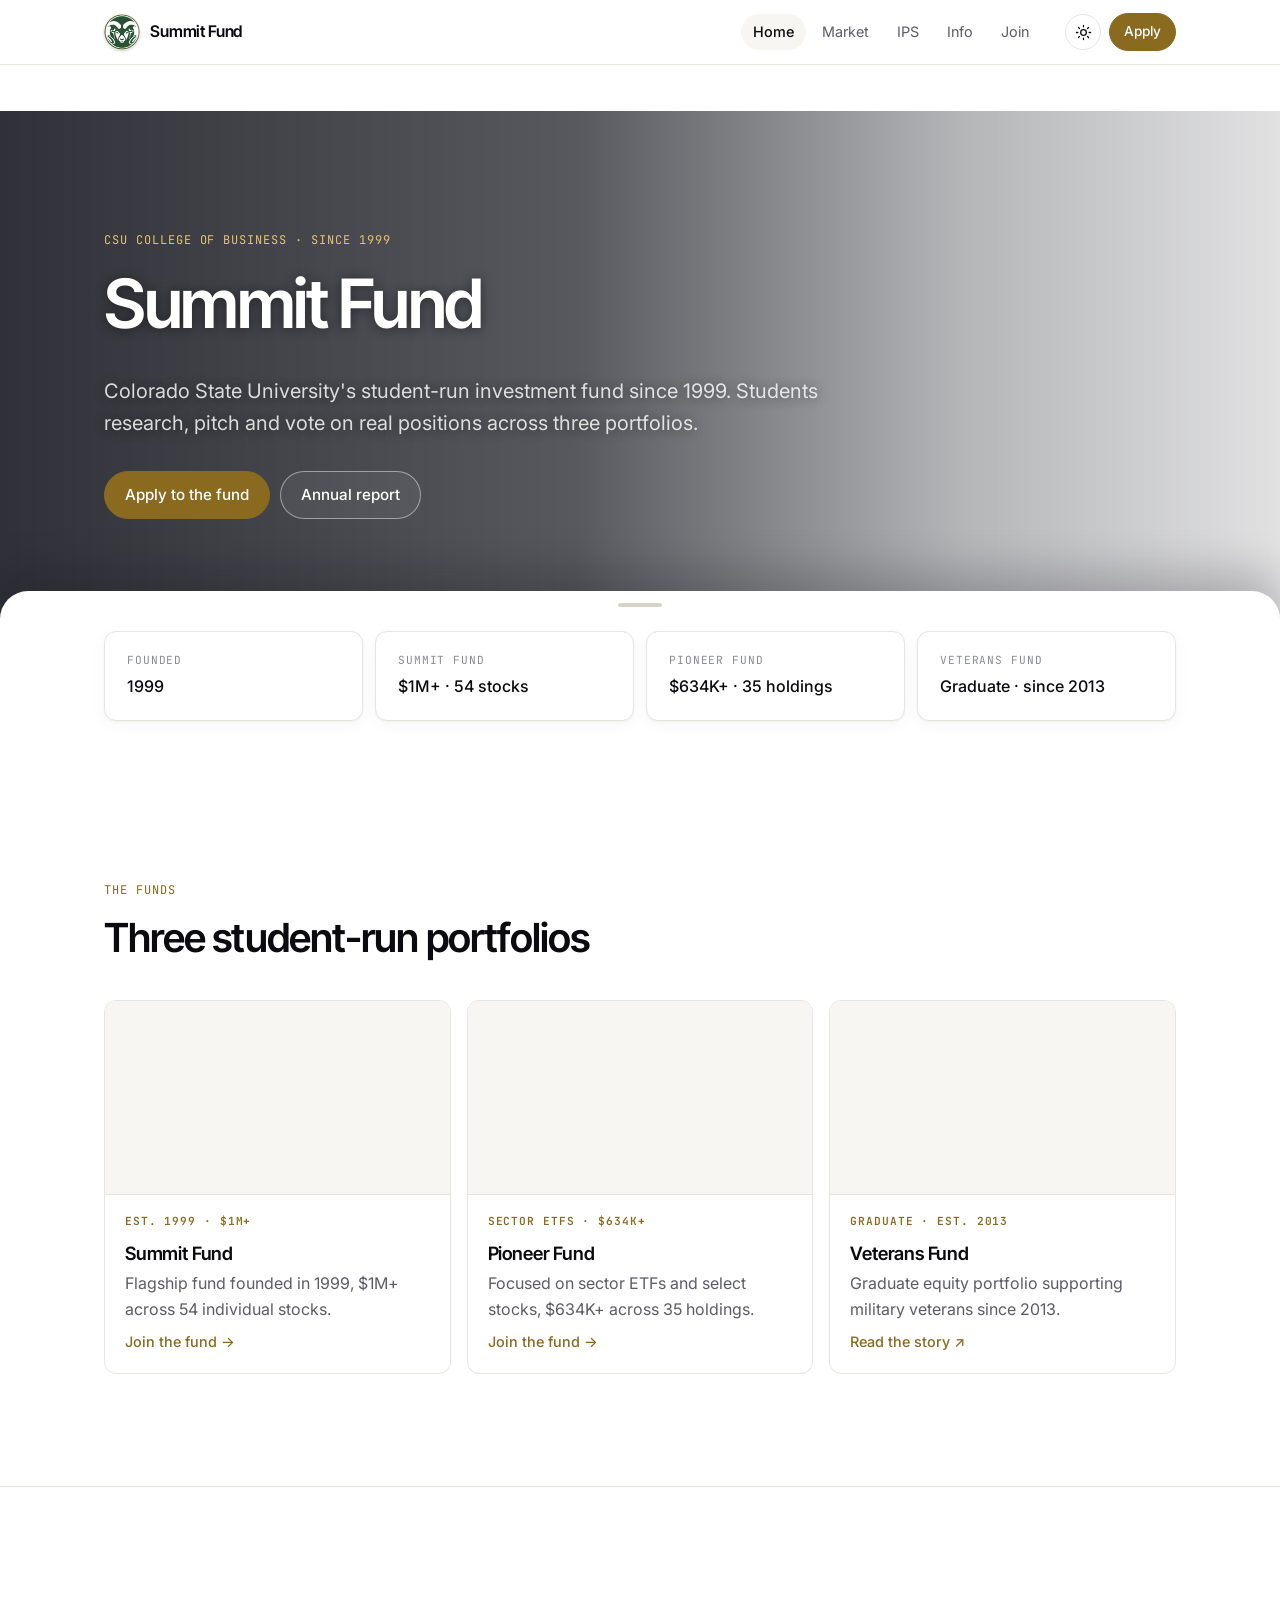
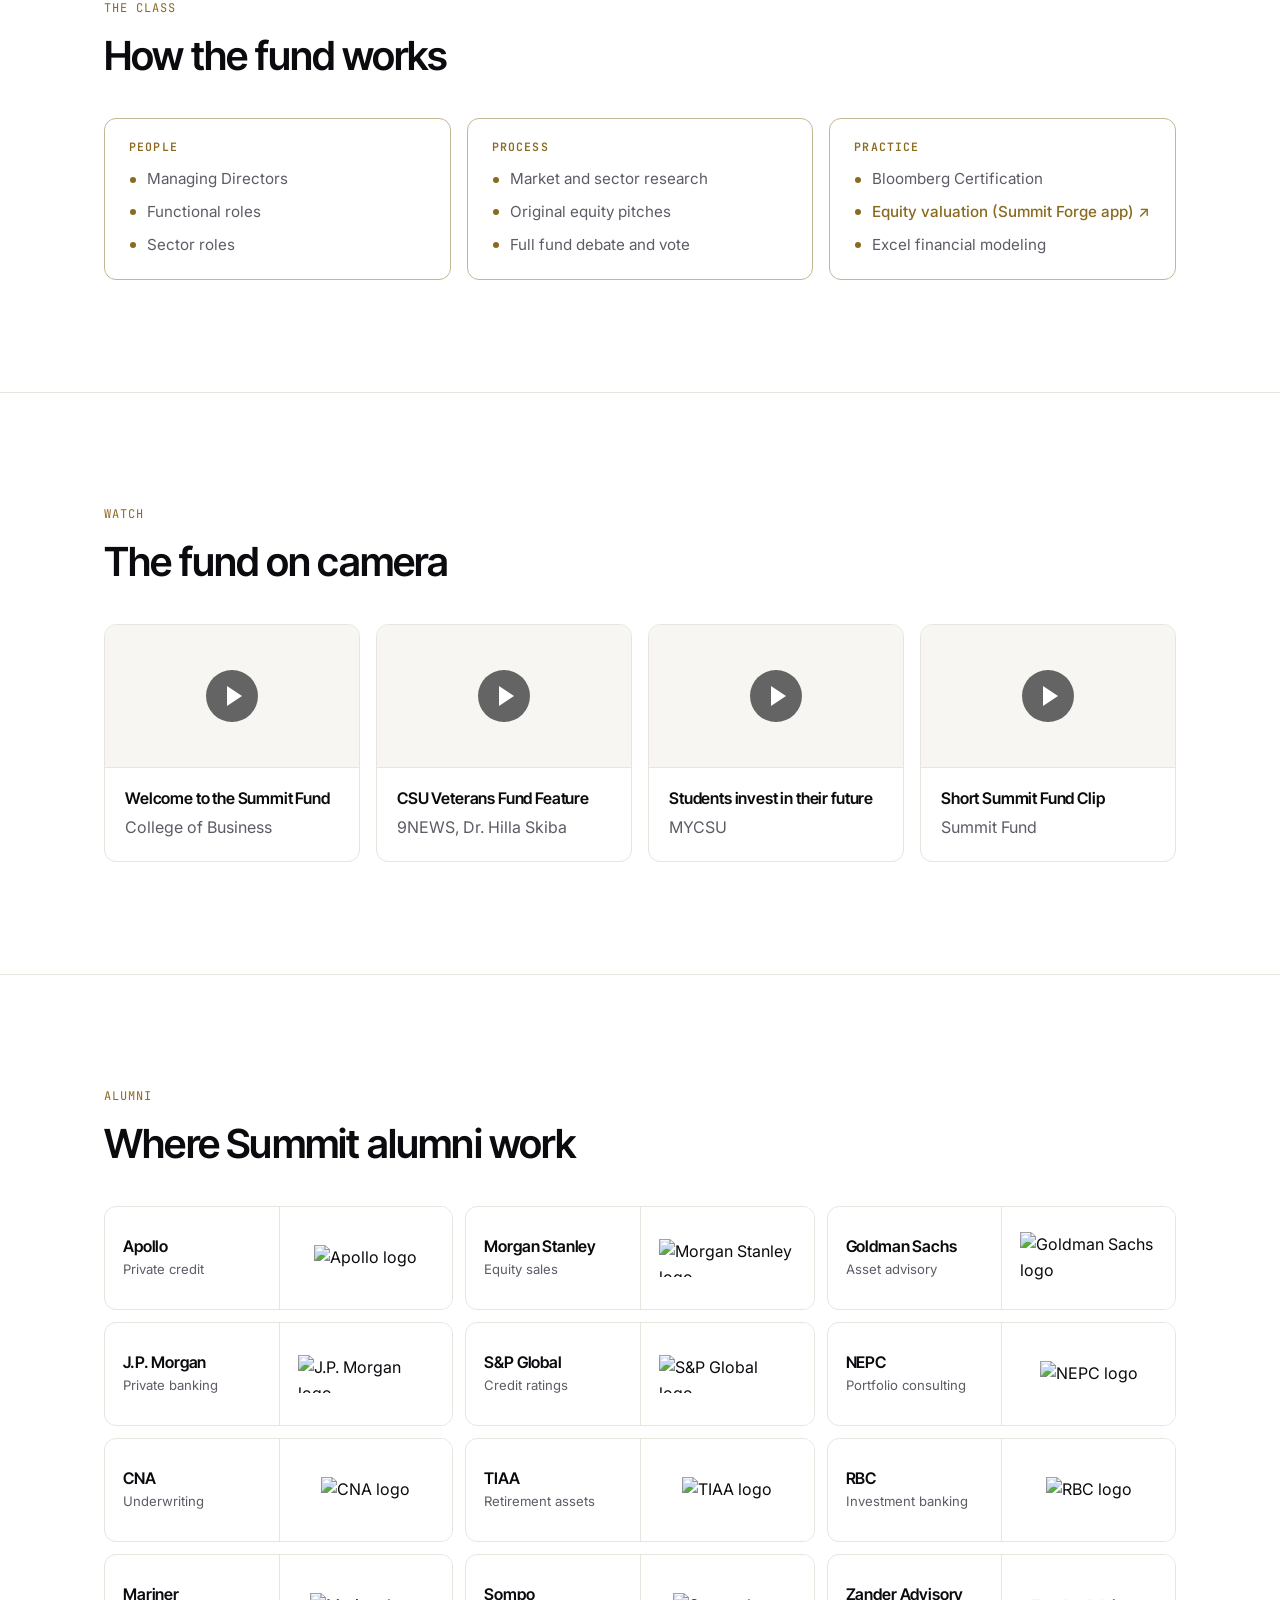
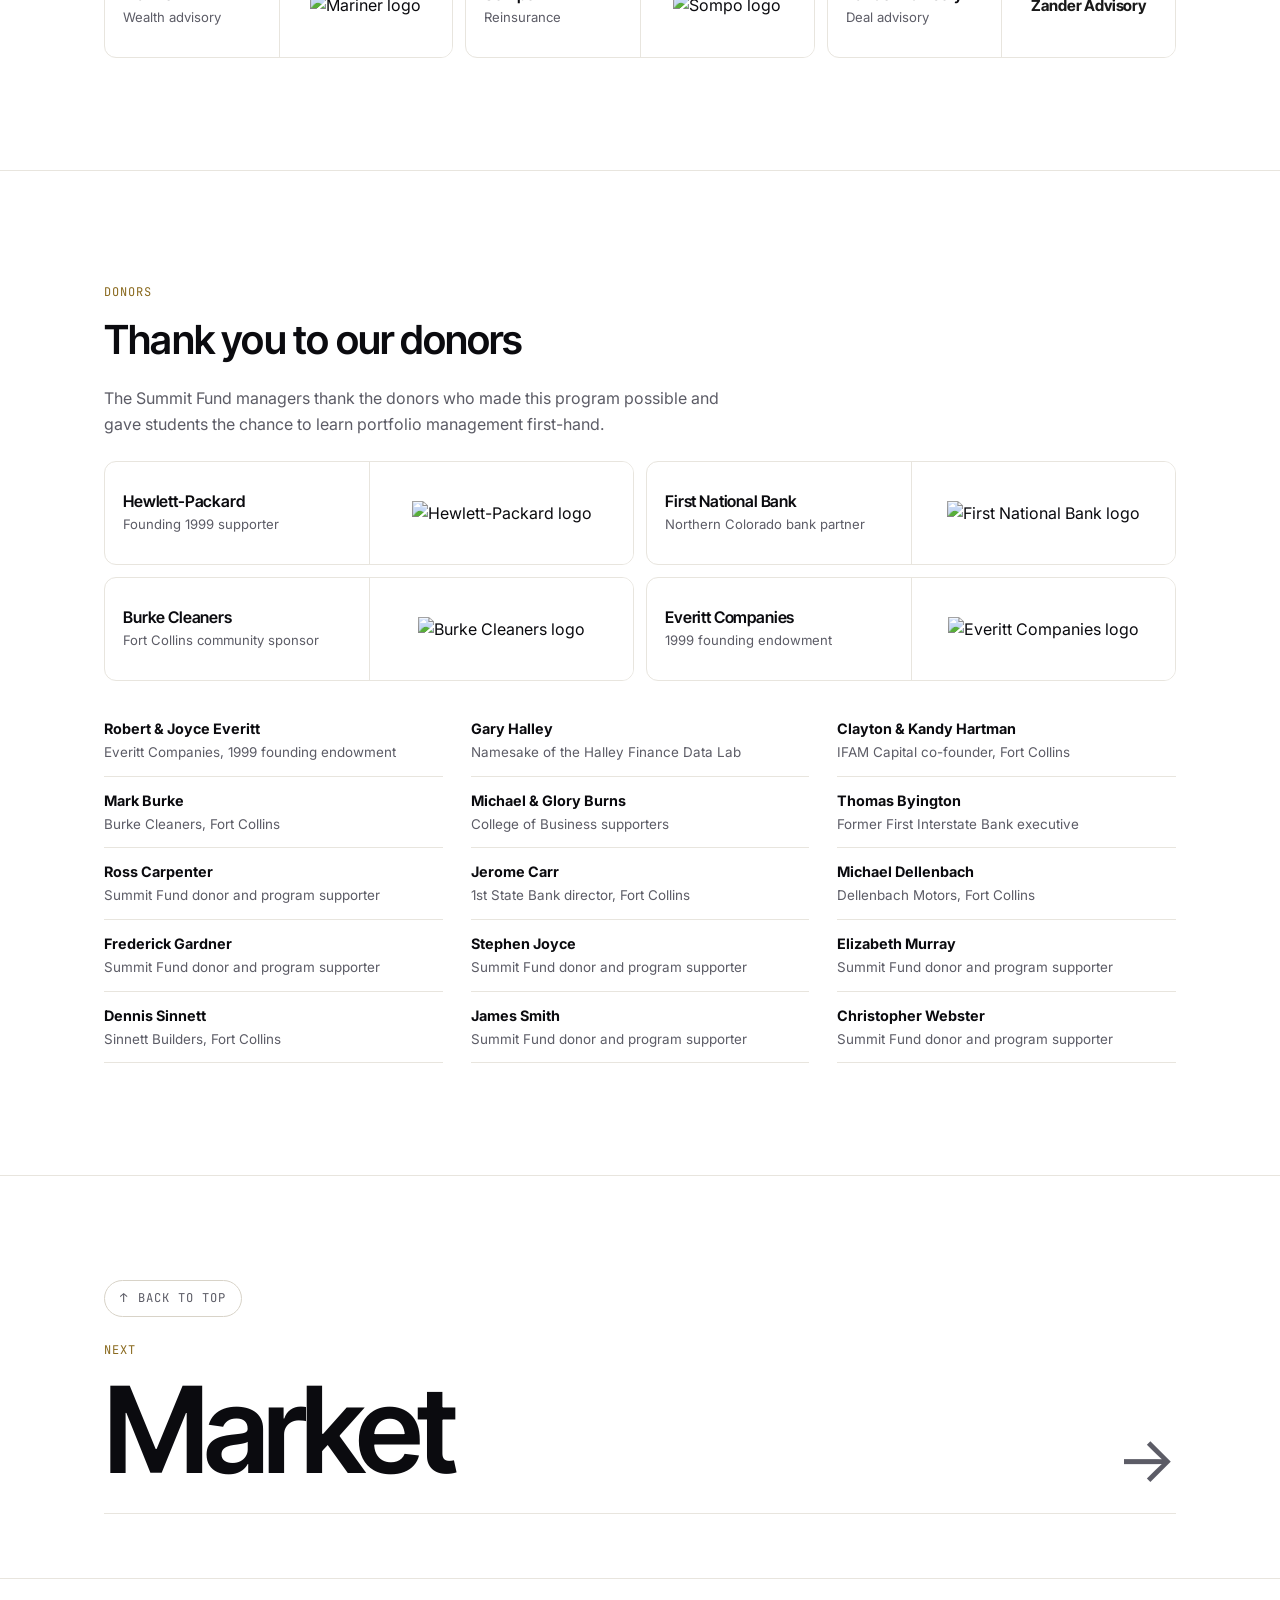
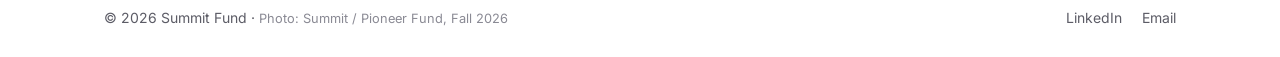
==== commit c478487a: "Rename nav: Home, Market, IPS, Info, Join Co-Authored-By: Claude Opus 5.5 <noreply@anthropic.com>" ====
--- a/index.html
+++ b/index.html
@@ -7,14 +7,14 @@
   <meta name="description" content="Summit Fund: Colorado State University's student-run investment fund since 1999.">
   <link rel="preconnect" href="https://fonts.googleapis.com">
   <link rel="preconnect" href="https://fonts.gstatic.com" crossorigin>
-  <link rel="stylesheet" href="assets/css/base.css?v=mock17">
-  <link rel="stylesheet" href="assets/css/pages.css?v=mock17">
-  <link rel="stylesheet" href="assets/css/drawer.css?v=mock17">
-  <link rel="stylesheet" href="assets/css/sections.css?v=mock17">
-  <script src="assets/js/config.js?v=mock17"></script>
-  <script src="assets/js/site.js?v=mock17"></script>
+  <link rel="stylesheet" href="assets/css/base.css?v=mock18">
+  <link rel="stylesheet" href="assets/css/pages.css?v=mock18">
+  <link rel="stylesheet" href="assets/css/drawer.css?v=mock18">
+  <link rel="stylesheet" href="assets/css/sections.css?v=mock18">
+  <script src="assets/js/config.js?v=mock18"></script>
+  <script src="assets/js/site.js?v=mock18"></script>
   <!-- the words on every page live in content.js -->
-  <script src="assets/js/content.js?v=mock17"></script>
+  <script src="assets/js/content.js?v=mock18"></script>
 </head>
 <body>
   <header class="site-header" id="site-header"></header>
@@ -36,6 +36,6 @@
   </main>
 
   <footer class="site-footer" id="site-footer"></footer>
-  <script src="assets/js/sections.js?v=mock17" data-page="overview"></script>
+  <script src="assets/js/sections.js?v=mock18" data-page="overview"></script>
 </body>
 </html>
